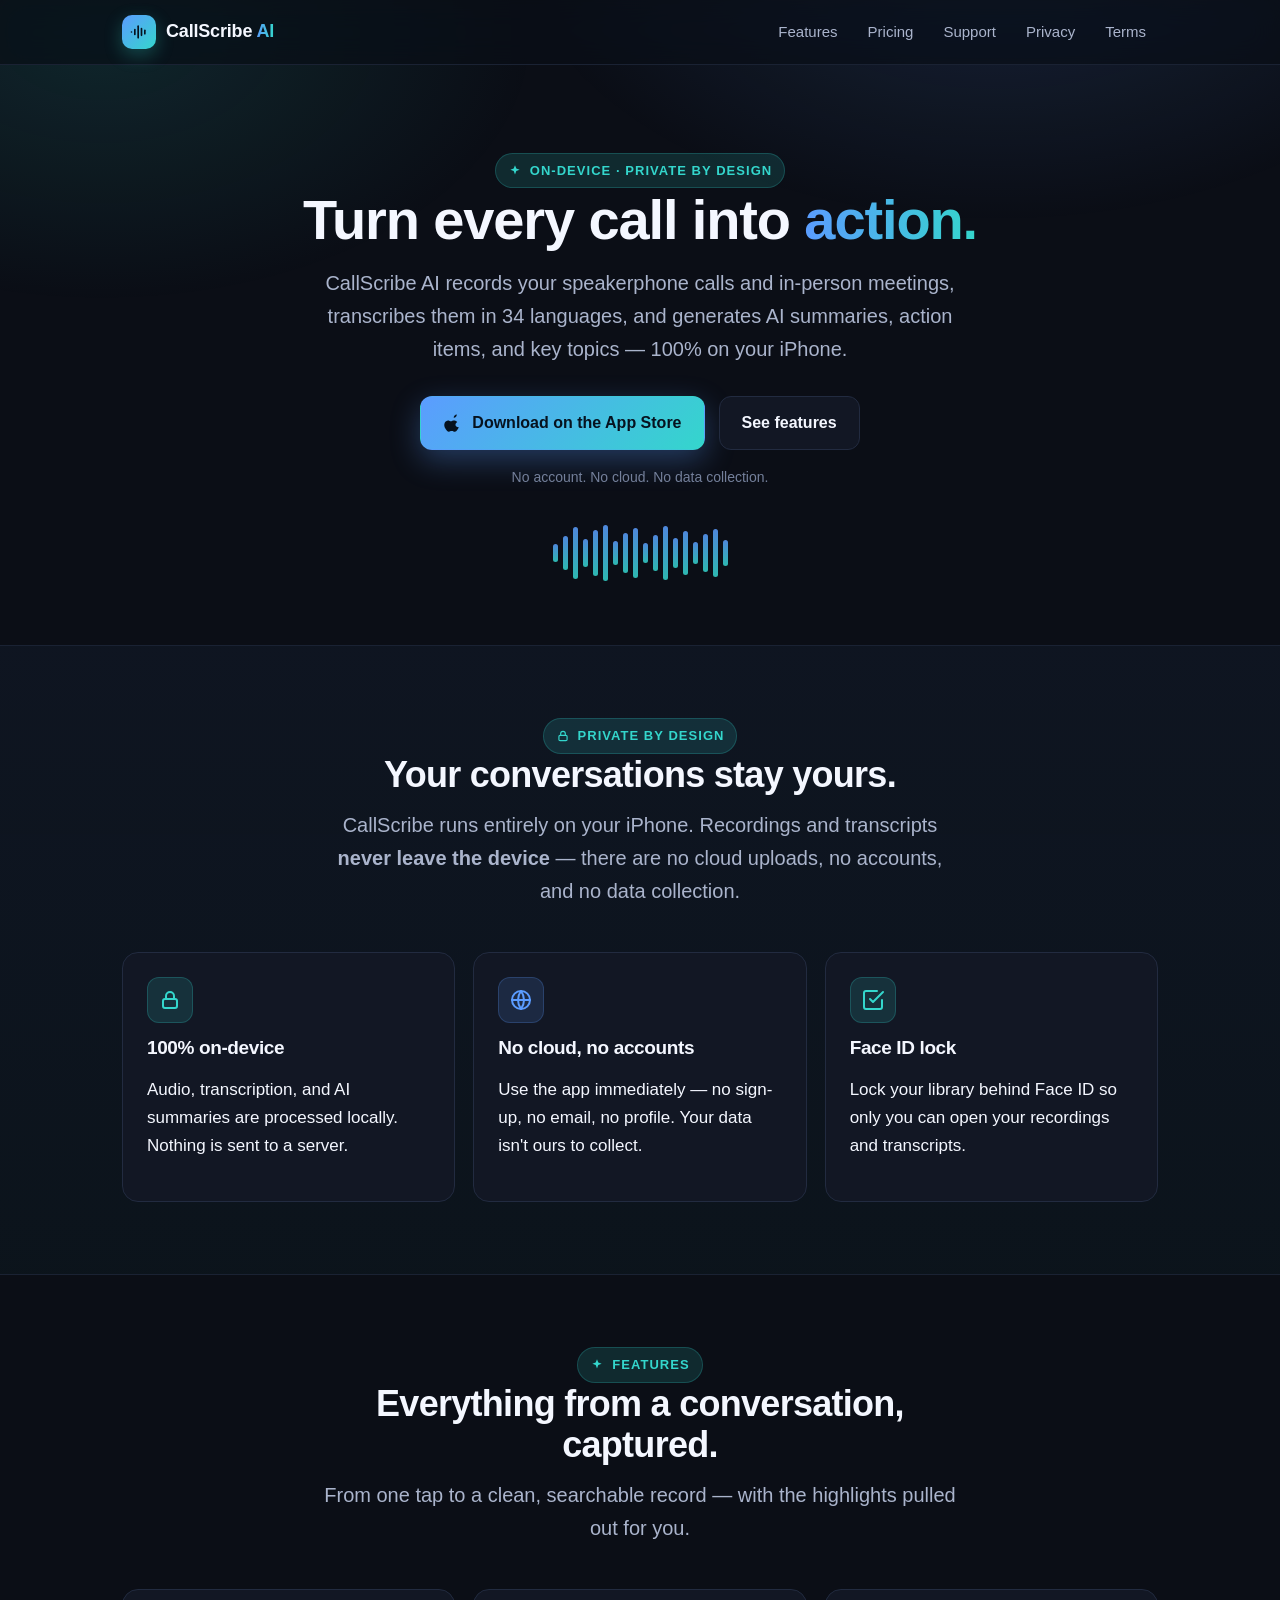
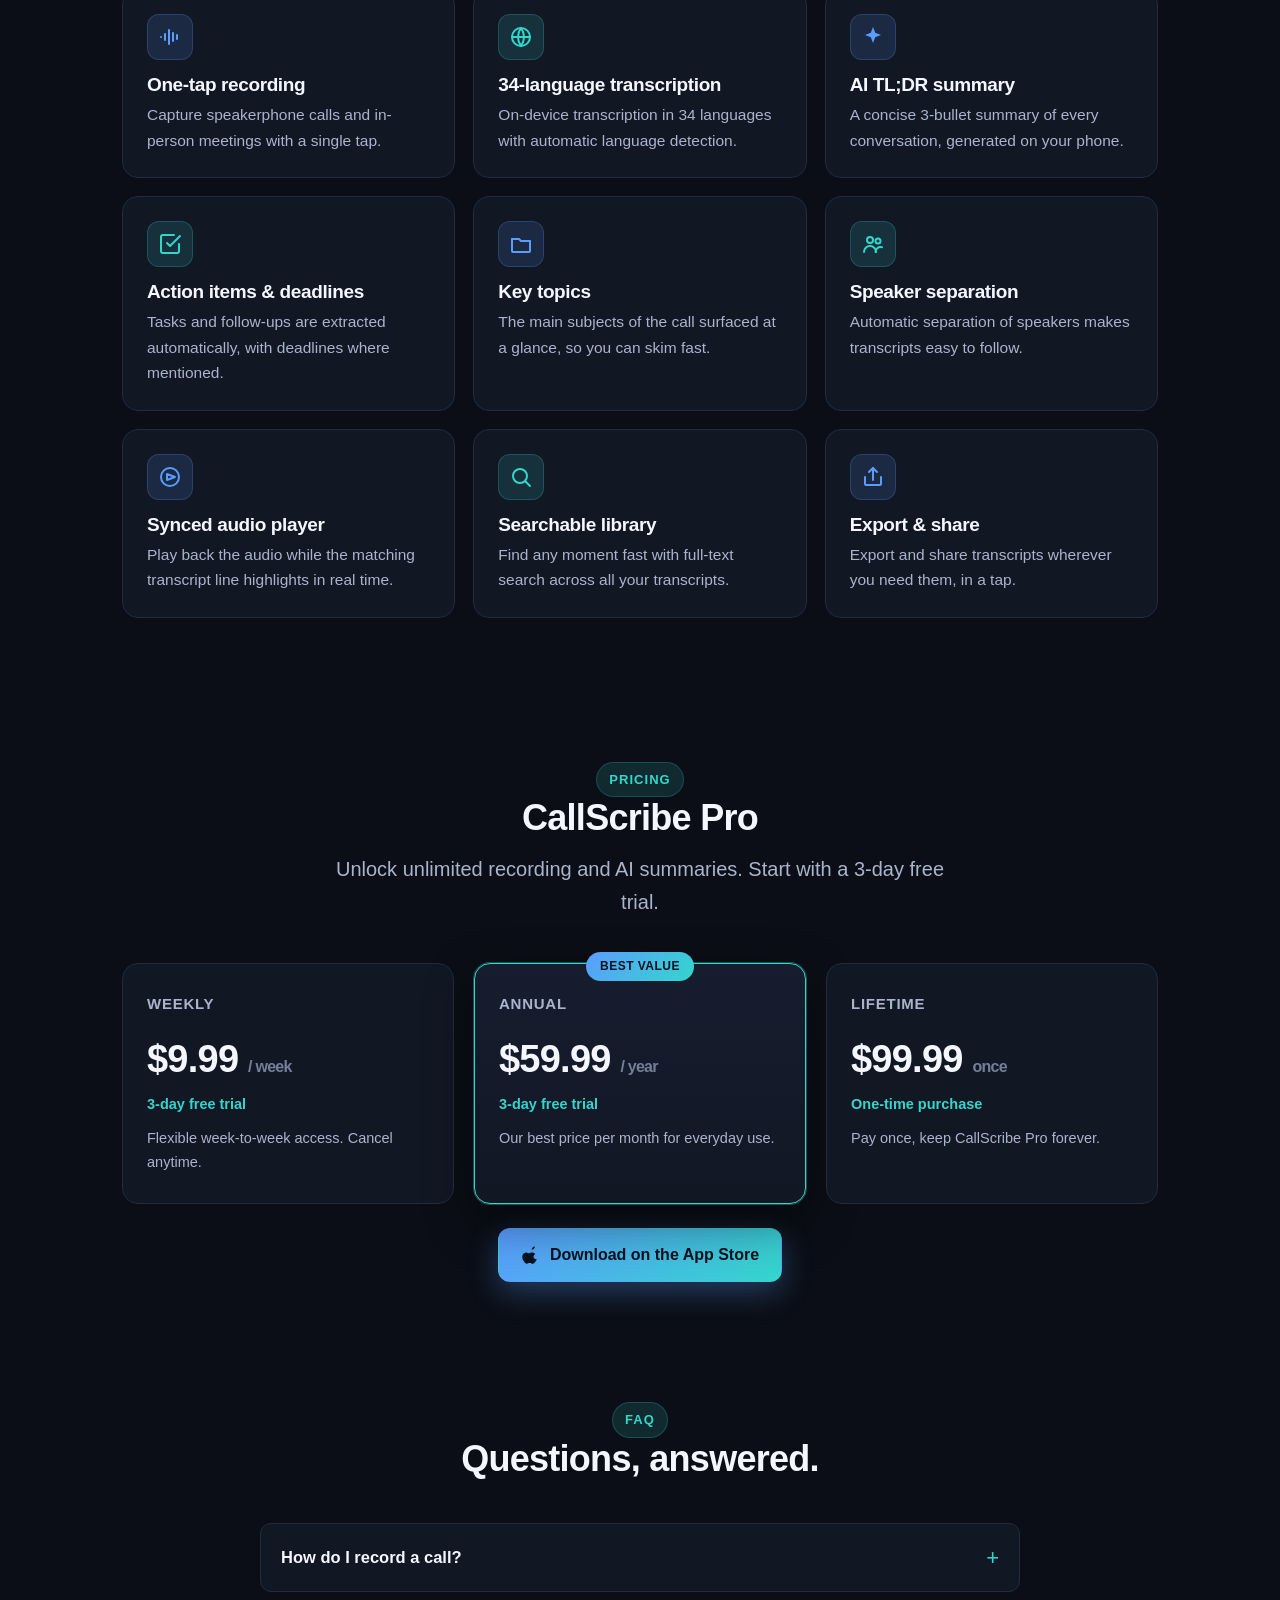
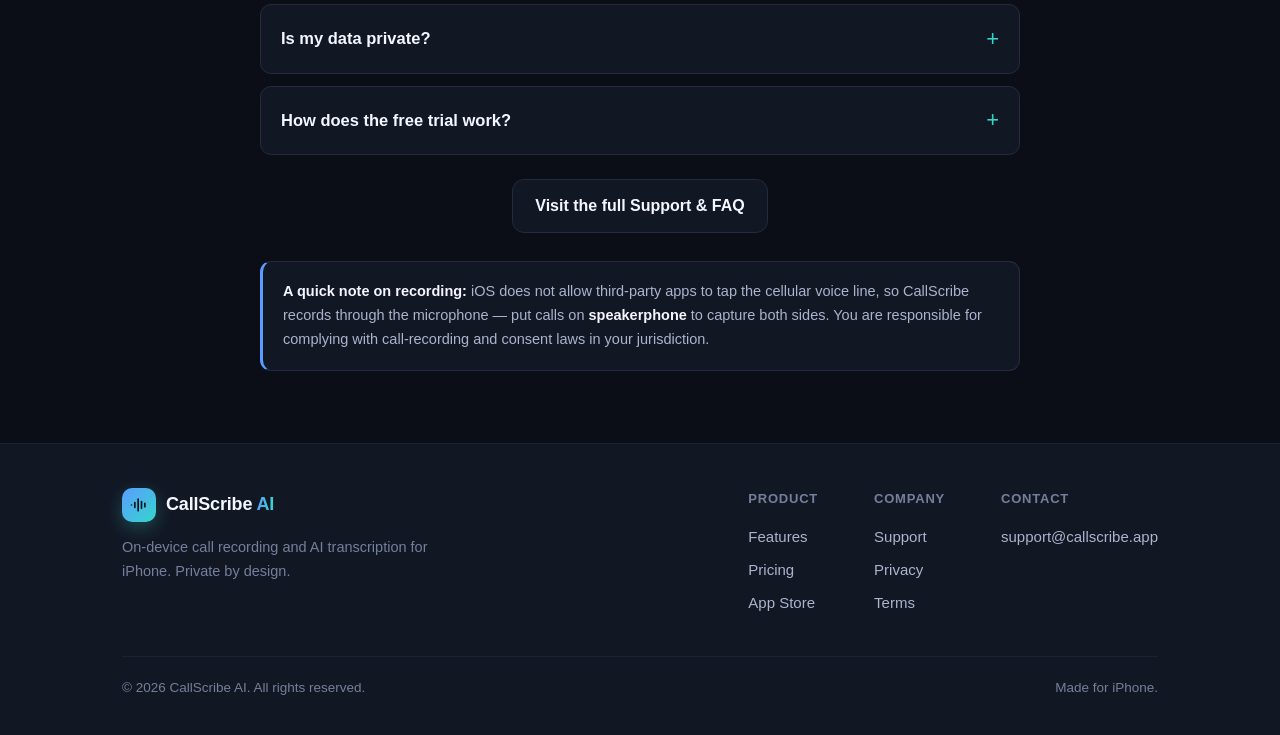
==== index.html @ 43c540bc "CallScribe AI — marketing, support, privacy & terms site Co-Authored-By: Claude Opus 4.8 (1M context" ====
<!DOCTYPE html>
<html lang="en">
<head>
  <meta charset="UTF-8" />
  <meta name="viewport" content="width=device-width, initial-scale=1" />
  <title>CallScribe AI — Turn every call into action</title>
  <meta name="description" content="On-device call recorder + AI transcription for iPhone. Record speakerphone calls and meetings, transcribe in 34 languages, get AI summaries and action items — 100% on your device. No cloud, no accounts." />
  <meta name="theme-color" content="#0b0e16" />
  <link rel="stylesheet" href="styles.css" />
</head>
<body>
  <header class="site-header">
    <div class="container nav">
      <a class="brand" href="index.html">
        <span class="logo-mark" aria-hidden="true">
          <svg viewBox="0 0 24 24" fill="none" stroke="#06121f" stroke-width="2" stroke-linecap="round">
            <line x1="3" y1="12" x2="3" y2="12"/><line x1="7" y1="9" x2="7" y2="15"/>
            <line x1="11" y1="5" x2="11" y2="19"/><line x1="15" y1="8" x2="15" y2="16"/>
            <line x1="19" y1="10" x2="19" y2="14"/>
          </svg>
        </span>
        <span>CallScribe <span class="accent">AI</span></span>
      </a>
      <nav class="nav-links" aria-label="Primary">
        <a href="index.html#features">Features</a>
        <a href="index.html#pricing">Pricing</a>
        <a href="support.html">Support</a>
        <a href="privacy.html">Privacy</a>
        <a href="terms.html">Terms</a>
      </nav>
    </div>
  </header>

  <main>
    <!-- HERO -->
    <section class="hero">
      <div class="container">
        <span class="eyebrow">
          <svg width="14" height="14" viewBox="0 0 24 24" fill="currentColor" aria-hidden="true"><path d="M12 2l2.2 5.8L20 10l-5.8 2.2L12 18l-2.2-5.8L4 10l5.8-2.2z"/></svg>
          On-device · Private by design
        </span>
        <h1>Turn every call into <span class="gradient-text">action.</span></h1>
        <p class="lead">
          CallScribe AI records your speakerphone calls and in-person meetings,
          transcribes them in 34 languages, and generates AI summaries, action
          items, and key topics — 100% on your iPhone.
        </p>
        <div class="hero-cta">
          <a class="btn btn-primary" href="#">
            <svg class="store-svg" viewBox="0 0 24 24" fill="#06121f" aria-hidden="true"><path d="M16.5 1.7c.1 1-.3 2-.9 2.7-.7.8-1.7 1.4-2.7 1.3-.1-1 .4-2 1-2.7.6-.8 1.7-1.3 2.6-1.3zM19 17c-.5 1.1-.7 1.6-1.3 2.6-.9 1.3-2.1 3-3.6 3-1.3 0-1.7-.9-3.5-.9s-2.2.8-3.5.9c-1.5.1-2.6-1.5-3.5-2.8C1.4 17 1 13.7 2.1 11.6c.9-1.6 2.4-2.6 4-2.7 1.3 0 2.5.9 3.3.9.8 0 2.3-1.1 3.9-.9.7 0 2.6.3 3.8 2-3.3 1.9-2.7 6.4 1.9 6.1z"/></svg>
            Download on the App Store
          </a>
          <a class="btn btn-ghost" href="#features">See features</a>
        </div>
        <p class="hero-note">No account. No cloud. No data collection.</p>
        <div class="waveform-deco" aria-hidden="true">
          <span style="height:18px"></span><span style="height:34px"></span>
          <span style="height:52px"></span><span style="height:28px"></span>
          <span style="height:46px"></span><span style="height:56px"></span>
          <span style="height:24px"></span><span style="height:40px"></span>
          <span style="height:50px"></span><span style="height:20px"></span>
          <span style="height:36px"></span><span style="height:54px"></span>
          <span style="height:30px"></span><span style="height:44px"></span>
          <span style="height:22px"></span><span style="height:38px"></span>
          <span style="height:48px"></span><span style="height:26px"></span>
        </div>
      </div>
    </section>

    <!-- TRUST -->
    <section class="trust" id="privacy-design">
      <div class="container">
        <div class="section-head">
          <span class="eyebrow">
            <svg width="14" height="14" viewBox="0 0 24 24" fill="none" stroke="currentColor" stroke-width="2" aria-hidden="true"><rect x="5" y="11" width="14" height="9" rx="2"/><path d="M8 11V8a4 4 0 0 1 8 0v3"/></svg>
            Private by design
          </span>
          <h2>Your conversations stay yours.</h2>
          <p class="lead">
            CallScribe runs entirely on your iPhone. Recordings and transcripts
            <strong>never leave the device</strong> — there are no cloud uploads,
            no accounts, and no data collection.
          </p>
        </div>
        <div class="trust-grid">
          <div class="trust-card">
            <span class="icon-badge teal" aria-hidden="true">
              <svg viewBox="0 0 24 24" fill="none" stroke="currentColor" stroke-width="2" stroke-linecap="round"><rect x="5" y="11" width="14" height="9" rx="2"/><path d="M8 11V8a4 4 0 0 1 8 0v3"/></svg>
            </span>
            <h3>100% on-device</h3>
            <p>Audio, transcription, and AI summaries are processed locally. Nothing is sent to a server.</p>
          </div>
          <div class="trust-card">
            <span class="icon-badge" aria-hidden="true">
              <svg viewBox="0 0 24 24" fill="none" stroke="currentColor" stroke-width="2" stroke-linecap="round" stroke-linejoin="round"><circle cx="12" cy="12" r="9"/><line x1="3" y1="12" x2="21" y2="12"/><path d="M12 3a15 15 0 0 1 0 18 15 15 0 0 1 0-18z"/></svg>
            </span>
            <h3>No cloud, no accounts</h3>
            <p>Use the app immediately — no sign-up, no email, no profile. Your data isn't ours to collect.</p>
          </div>
          <div class="trust-card">
            <span class="icon-badge teal" aria-hidden="true">
              <svg viewBox="0 0 24 24" fill="none" stroke="currentColor" stroke-width="2" stroke-linecap="round" stroke-linejoin="round"><path d="M9 11l3 3L22 4"/><path d="M21 12v7a2 2 0 0 1-2 2H5a2 2 0 0 1-2-2V5a2 2 0 0 1 2-2h11"/></svg>
            </span>
            <h3>Face ID lock</h3>
            <p>Lock your library behind Face ID so only you can open your recordings and transcripts.</p>
          </div>
        </div>
      </div>
    </section>

    <!-- FEATURES -->
    <section id="features">
      <div class="container">
        <div class="section-head">
          <span class="eyebrow">
            <svg width="14" height="14" viewBox="0 0 24 24" fill="currentColor" aria-hidden="true"><path d="M12 2l2.2 5.8L20 10l-5.8 2.2L12 18l-2.2-5.8L4 10l5.8-2.2z"/></svg>
            Features
          </span>
          <h2>Everything from a conversation, captured.</h2>
          <p class="lead">From one tap to a clean, searchable record — with the highlights pulled out for you.</p>
        </div>

        <div class="features-grid">
          <div class="feature-card">
            <span class="icon-badge" aria-hidden="true">
              <svg viewBox="0 0 24 24" fill="none" stroke="currentColor" stroke-width="2" stroke-linecap="round"><line x1="3" y1="12" x2="3" y2="12"/><line x1="7" y1="9" x2="7" y2="15"/><line x1="11" y1="5" x2="11" y2="19"/><line x1="15" y1="8" x2="15" y2="16"/><line x1="19" y1="10" x2="19" y2="14"/></svg>
            </span>
            <h3>One-tap recording</h3>
            <p>Capture speakerphone calls and in-person meetings with a single tap.</p>
          </div>
          <div class="feature-card">
            <span class="icon-badge teal" aria-hidden="true">
              <svg viewBox="0 0 24 24" fill="none" stroke="currentColor" stroke-width="2" stroke-linecap="round" stroke-linejoin="round"><circle cx="12" cy="12" r="9"/><line x1="3" y1="12" x2="21" y2="12"/><path d="M12 3a15 15 0 0 1 0 18 15 15 0 0 1 0-18z"/></svg>
            </span>
            <h3>34-language transcription</h3>
            <p>On-device transcription in 34 languages with automatic language detection.</p>
          </div>
          <div class="feature-card">
            <span class="icon-badge" aria-hidden="true">
              <svg viewBox="0 0 24 24" fill="currentColor" aria-hidden="true"><path d="M12 2l2.2 5.8L20 10l-5.8 2.2L12 18l-2.2-5.8L4 10l5.8-2.2z"/></svg>
            </span>
            <h3>AI TL;DR summary</h3>
            <p>A concise 3-bullet summary of every conversation, generated on your phone.</p>
          </div>
          <div class="feature-card">
            <span class="icon-badge teal" aria-hidden="true">
              <svg viewBox="0 0 24 24" fill="none" stroke="currentColor" stroke-width="2" stroke-linecap="round" stroke-linejoin="round"><path d="M9 11l3 3L22 4"/><path d="M21 12v7a2 2 0 0 1-2 2H5a2 2 0 0 1-2-2V5a2 2 0 0 1 2-2h11"/></svg>
            </span>
            <h3>Action items &amp; deadlines</h3>
            <p>Tasks and follow-ups are extracted automatically, with deadlines where mentioned.</p>
          </div>
          <div class="feature-card">
            <span class="icon-badge" aria-hidden="true">
              <svg viewBox="0 0 24 24" fill="none" stroke="currentColor" stroke-width="2" stroke-linecap="round" stroke-linejoin="round"><path d="M3 7h7l2 2h9"/><path d="M3 7v12a1 1 0 0 0 1 1h16a1 1 0 0 0 1-1V9"/></svg>
            </span>
            <h3>Key topics</h3>
            <p>The main subjects of the call surfaced at a glance, so you can skim fast.</p>
          </div>
          <div class="feature-card">
            <span class="icon-badge teal" aria-hidden="true">
              <svg viewBox="0 0 24 24" fill="none" stroke="currentColor" stroke-width="2" stroke-linecap="round" stroke-linejoin="round"><circle cx="9" cy="8" r="3"/><path d="M3 20a6 6 0 0 1 12 0"/><circle cx="17" cy="9" r="2.5"/><path d="M14.5 20a5 5 0 0 1 6.5-4.8"/></svg>
            </span>
            <h3>Speaker separation</h3>
            <p>Automatic separation of speakers makes transcripts easy to follow.</p>
          </div>
          <div class="feature-card">
            <span class="icon-badge" aria-hidden="true">
              <svg viewBox="0 0 24 24" fill="none" stroke="currentColor" stroke-width="2" stroke-linecap="round" stroke-linejoin="round"><circle cx="12" cy="12" r="9"/><path d="M9 9l8 3-8 3z"/></svg>
            </span>
            <h3>Synced audio player</h3>
            <p>Play back the audio while the matching transcript line highlights in real time.</p>
          </div>
          <div class="feature-card">
            <span class="icon-badge teal" aria-hidden="true">
              <svg viewBox="0 0 24 24" fill="none" stroke="currentColor" stroke-width="2" stroke-linecap="round" stroke-linejoin="round"><circle cx="11" cy="11" r="7"/><line x1="21" y1="21" x2="16.5" y2="16.5"/></svg>
            </span>
            <h3>Searchable library</h3>
            <p>Find any moment fast with full-text search across all your transcripts.</p>
          </div>
          <div class="feature-card">
            <span class="icon-badge" aria-hidden="true">
              <svg viewBox="0 0 24 24" fill="none" stroke="currentColor" stroke-width="2" stroke-linecap="round" stroke-linejoin="round"><path d="M4 12v7a1 1 0 0 0 1 1h14a1 1 0 0 0 1-1v-7"/><polyline points="8 7 12 3 16 7"/><line x1="12" y1="3" x2="12" y2="15"/></svg>
            </span>
            <h3>Export &amp; share</h3>
            <p>Export and share transcripts wherever you need them, in a tap.</p>
          </div>
        </div>
      </div>
    </section>

    <!-- PRICING -->
    <section id="pricing">
      <div class="container">
        <div class="section-head">
          <span class="eyebrow">Pricing</span>
          <h2>CallScribe Pro</h2>
          <p class="lead">Unlock unlimited recording and AI summaries. Start with a 3-day free trial.</p>
        </div>

        <div class="pricing-grid">
          <div class="price-card">
            <div class="plan-name">Weekly</div>
            <div class="price">$9.99 <span>/ week</span></div>
            <div class="price-sub">3-day free trial</div>
            <p class="note">Flexible week-to-week access. Cancel anytime.</p>
          </div>
          <div class="price-card featured">
            <span class="price-badge">Best value</span>
            <div class="plan-name">Annual</div>
            <div class="price">$59.99 <span>/ year</span></div>
            <div class="price-sub">3-day free trial</div>
            <p class="note">Our best price per month for everyday use.</p>
          </div>
          <div class="price-card">
            <div class="plan-name">Lifetime</div>
            <div class="price">$99.99 <span>once</span></div>
            <div class="price-sub">One-time purchase</div>
            <p class="note">Pay once, keep CallScribe Pro forever.</p>
          </div>
        </div>

        <div class="center mt-24">
          <a class="btn btn-primary" href="#">
            <svg class="store-svg" viewBox="0 0 24 24" fill="#06121f" aria-hidden="true"><path d="M16.5 1.7c.1 1-.3 2-.9 2.7-.7.8-1.7 1.4-2.7 1.3-.1-1 .4-2 1-2.7.6-.8 1.7-1.3 2.6-1.3zM19 17c-.5 1.1-.7 1.6-1.3 2.6-.9 1.3-2.1 3-3.6 3-1.3 0-1.7-.9-3.5-.9s-2.2.8-3.5.9c-1.5.1-2.6-1.5-3.5-2.8C1.4 17 1 13.7 2.1 11.6c.9-1.6 2.4-2.6 4-2.7 1.3 0 2.5.9 3.3.9.8 0 2.3-1.1 3.9-.9.7 0 2.6.3 3.8 2-3.3 1.9-2.7 6.4 1.9 6.1z"/></svg>
            Download on the App Store
          </a>
        </div>
      </div>
    </section>

    <!-- FAQ TEASER -->
    <section class="section-tight" id="faq">
      <div class="container">
        <div class="section-head">
          <span class="eyebrow">FAQ</span>
          <h2>Questions, answered.</h2>
        </div>
        <div class="faq-list">
          <details class="faq">
            <summary>How do I record a call?</summary>
            <div class="faq-body">
              <p>Put your call on speakerphone, open CallScribe, and tap record. The app captures both sides through your iPhone's microphone, then transcribes and summarizes it on-device.</p>
            </div>
          </details>
          <details class="faq">
            <summary>Is my data private?</summary>
            <div class="faq-body">
              <p>Yes. Everything happens on your iPhone. Recordings and transcripts never leave the device — there are no cloud uploads, no accounts, and no data collection.</p>
            </div>
          </details>
          <details class="faq">
            <summary>How does the free trial work?</summary>
            <div class="faq-body">
              <p>The Weekly and Annual plans include a 3-day free trial. You won't be charged until the trial ends, and you can cancel anytime in your App Store settings. Lifetime is a one-time purchase.</p>
            </div>
          </details>
        </div>
        <div class="center mt-24">
          <a class="btn btn-ghost" href="support.html">Visit the full Support &amp; FAQ</a>
        </div>

        <p class="callout">
          <strong>A quick note on recording:</strong> iOS does not allow third-party apps to tap the
          cellular voice line, so CallScribe records through the microphone — put calls on
          <strong>speakerphone</strong> to capture both sides. You are responsible for complying with
          call-recording and consent laws in your jurisdiction.
        </p>
      </div>
    </section>
  </main>

  <footer class="site-footer">
    <div class="container">
      <div class="footer-grid">
        <div class="footer-brand">
          <a class="brand" href="index.html">
            <span class="logo-mark" aria-hidden="true">
              <svg viewBox="0 0 24 24" fill="none" stroke="#06121f" stroke-width="2" stroke-linecap="round"><line x1="3" y1="12" x2="3" y2="12"/><line x1="7" y1="9" x2="7" y2="15"/><line x1="11" y1="5" x2="11" y2="19"/><line x1="15" y1="8" x2="15" y2="16"/><line x1="19" y1="10" x2="19" y2="14"/></svg>
            </span>
            <span>CallScribe <span class="accent">AI</span></span>
          </a>
          <p>On-device call recording and AI transcription for iPhone. Private by design.</p>
        </div>
        <div class="footer-links">
          <div class="footer-col">
            <h4>Product</h4>
            <a href="index.html#features">Features</a>
            <a href="index.html#pricing">Pricing</a>
            <a href="#">App Store</a>
          </div>
          <div class="footer-col">
            <h4>Company</h4>
            <a href="support.html">Support</a>
            <a href="privacy.html">Privacy</a>
            <a href="terms.html">Terms</a>
          </div>
          <div class="footer-col">
            <h4>Contact</h4>
            <a href="mailto:support@callscribe.app">support@callscribe.app</a>
          </div>
        </div>
      </div>
      <div class="footer-bottom">
        <span>&copy; 2026 CallScribe AI. All rights reserved.</span>
        <span>Made for iPhone.</span>
      </div>
    </div>
  </footer>
</body>
</html>
---- styles.css ----
/* CallScribe AI — shared stylesheet
   Dark, premium theme. Self-contained, no external dependencies. */

:root {
  --bg: #0b0e16;
  --bg-elev: #121724;
  --bg-elev-2: #161d2e;
  --border: #222b40;
  --border-soft: #1a2233;
  --text: #f4f7ff;
  --text-dim: #aab4cc;
  --text-faint: #74809b;
  --blue: #5b9cff;
  --teal: #34d6cc;
  --blue-soft: rgba(91, 156, 255, 0.14);
  --teal-soft: rgba(52, 214, 204, 0.14);
  --shadow: 0 18px 50px rgba(0, 0, 0, 0.45);
  --radius: 16px;
  --radius-sm: 11px;
  --maxw: 1080px;
  --font: -apple-system, BlinkMacSystemFont, "Segoe UI", Roboto, Helvetica,
    Arial, "Apple Color Emoji", "Segoe UI Emoji", sans-serif;
}

* {
  box-sizing: border-box;
}

html {
  scroll-behavior: smooth;
}

body {
  margin: 0;
  font-family: var(--font);
  background: var(--bg);
  color: var(--text);
  line-height: 1.65;
  font-size: 17px;
  -webkit-font-smoothing: antialiased;
  text-rendering: optimizeLegibility;
}

/* Ambient background glow */
body::before {
  content: "";
  position: fixed;
  inset: 0;
  z-index: -1;
  background:
    radial-gradient(700px 420px at 78% -8%, rgba(91, 156, 255, 0.16), transparent 70%),
    radial-gradient(620px 380px at 8% 4%, rgba(52, 214, 204, 0.12), transparent 70%);
  pointer-events: none;
}

a {
  color: var(--blue);
  text-decoration: none;
}

a:hover {
  text-decoration: underline;
}

img,
svg {
  vertical-align: middle;
}

.container {
  width: 100%;
  max-width: var(--maxw);
  margin: 0 auto;
  padding: 0 22px;
}

/* ---------- Header / nav ---------- */
.site-header {
  position: sticky;
  top: 0;
  z-index: 50;
  backdrop-filter: saturate(160%) blur(14px);
  -webkit-backdrop-filter: saturate(160%) blur(14px);
  background: rgba(11, 14, 22, 0.72);
  border-bottom: 1px solid var(--border-soft);
}

.nav {
  display: flex;
  align-items: center;
  justify-content: space-between;
  gap: 16px;
  height: 64px;
}

.brand {
  display: inline-flex;
  align-items: center;
  gap: 10px;
  font-weight: 700;
  font-size: 18px;
  color: var(--text);
  letter-spacing: -0.01em;
}

.brand:hover {
  text-decoration: none;
}

.brand .logo-mark {
  display: inline-flex;
  width: 34px;
  height: 34px;
  align-items: center;
  justify-content: center;
  border-radius: 10px;
  background: linear-gradient(135deg, var(--blue), var(--teal));
  box-shadow: 0 6px 18px rgba(52, 214, 204, 0.28);
}

.brand .logo-mark svg {
  width: 20px;
  height: 20px;
}

.brand .accent {
  background: linear-gradient(90deg, var(--blue), var(--teal));
  -webkit-background-clip: text;
  background-clip: text;
  -webkit-text-fill-color: transparent;
}

.nav-links {
  display: flex;
  align-items: center;
  gap: 6px;
  flex-wrap: wrap;
}

.nav-links a {
  color: var(--text-dim);
  font-size: 15px;
  font-weight: 500;
  padding: 8px 12px;
  border-radius: 9px;
}

.nav-links a:hover {
  color: var(--text);
  background: var(--bg-elev);
  text-decoration: none;
}

.nav-links a.active {
  color: var(--text);
}

/* ---------- Buttons ---------- */
.btn {
  display: inline-flex;
  align-items: center;
  gap: 9px;
  padding: 13px 22px;
  border-radius: 12px;
  font-weight: 600;
  font-size: 16px;
  border: 1px solid transparent;
  cursor: pointer;
  transition: transform 0.12s ease, box-shadow 0.2s ease, background 0.2s ease;
}

.btn:hover {
  text-decoration: none;
  transform: translateY(-1px);
}

.btn-primary {
  background: linear-gradient(135deg, var(--blue), var(--teal));
  color: #06121f;
  box-shadow: 0 10px 30px rgba(91, 156, 255, 0.32);
}

.btn-primary:hover {
  box-shadow: 0 14px 38px rgba(52, 214, 204, 0.4);
}

.btn-ghost {
  background: var(--bg-elev);
  border-color: var(--border);
  color: var(--text);
}

.btn-ghost:hover {
  border-color: var(--blue);
}

.btn .store-svg {
  width: 20px;
  height: 20px;
}

/* ---------- Sections ---------- */
section {
  padding: 72px 0;
}

.section-tight {
  padding: 48px 0;
}

.eyebrow {
  display: inline-flex;
  align-items: center;
  gap: 8px;
  font-size: 13px;
  font-weight: 700;
  letter-spacing: 0.08em;
  text-transform: uppercase;
  color: var(--teal);
  background: var(--teal-soft);
  border: 1px solid rgba(52, 214, 204, 0.22);
  padding: 6px 12px;
  border-radius: 999px;
}

h1,
h2,
h3 {
  letter-spacing: -0.02em;
  line-height: 1.15;
  margin: 0 0 14px;
}

h1 {
  font-size: clamp(34px, 6vw, 56px);
  font-weight: 800;
}

h2 {
  font-size: clamp(26px, 4vw, 36px);
  font-weight: 750;
}

h3 {
  font-size: 19px;
  font-weight: 700;
}

.lead {
  font-size: clamp(17px, 2.2vw, 20px);
  color: var(--text-dim);
  max-width: 640px;
}

.section-head {
  max-width: 680px;
  margin: 0 auto 44px;
  text-align: center;
}

.section-head .lead {
  margin: 0 auto;
}

/* ---------- Hero ---------- */
.hero {
  padding: 88px 0 64px;
  text-align: center;
}

.hero .gradient-text {
  background: linear-gradient(90deg, var(--blue), var(--teal));
  -webkit-background-clip: text;
  background-clip: text;
  -webkit-text-fill-color: transparent;
}

.hero .lead {
  margin: 0 auto 30px;
}

.hero-cta {
  display: flex;
  gap: 14px;
  justify-content: center;
  flex-wrap: wrap;
  margin-bottom: 16px;
}

.hero-note {
  font-size: 14px;
  color: var(--text-faint);
}

/* Waveform decoration */
.waveform-deco {
  display: flex;
  align-items: center;
  justify-content: center;
  gap: 5px;
  height: 56px;
  margin: 36px auto 0;
  max-width: 420px;
}

.waveform-deco span {
  width: 5px;
  border-radius: 999px;
  background: linear-gradient(180deg, var(--blue), var(--teal));
  opacity: 0.85;
}

/* ---------- Trust / Private by design ---------- */
.trust {
  background:
    linear-gradient(180deg, rgba(91, 156, 255, 0.05), rgba(52, 214, 204, 0.03));
  border-top: 1px solid var(--border-soft);
  border-bottom: 1px solid var(--border-soft);
}

.trust-grid {
  display: grid;
  grid-template-columns: repeat(auto-fit, minmax(220px, 1fr));
  gap: 18px;
  margin-top: 8px;
}

.trust-card {
  background: var(--bg-elev);
  border: 1px solid var(--border);
  border-radius: var(--radius);
  padding: 24px;
}

.trust-card .icon-badge {
  margin-bottom: 14px;
}

/* ---------- Icon badge ---------- */
.icon-badge {
  display: inline-flex;
  width: 46px;
  height: 46px;
  align-items: center;
  justify-content: center;
  border-radius: 12px;
  background: var(--blue-soft);
  border: 1px solid rgba(91, 156, 255, 0.22);
  color: var(--blue);
}

.icon-badge.teal {
  background: var(--teal-soft);
  border-color: rgba(52, 214, 204, 0.22);
  color: var(--teal);
}

.icon-badge svg {
  width: 24px;
  height: 24px;
}

/* ---------- Features grid ---------- */
.features-grid {
  display: grid;
  grid-template-columns: repeat(auto-fill, minmax(280px, 1fr));
  gap: 18px;
}

.feature-card {
  background: var(--bg-elev);
  border: 1px solid var(--border);
  border-radius: var(--radius);
  padding: 24px;
  transition: border-color 0.2s ease, transform 0.15s ease;
}

.feature-card:hover {
  border-color: rgba(91, 156, 255, 0.45);
  transform: translateY(-2px);
}

.feature-card .icon-badge {
  margin-bottom: 14px;
}

.feature-card h3 {
  margin-bottom: 6px;
}

.feature-card p {
  color: var(--text-dim);
  margin: 0;
  font-size: 15.5px;
}

/* ---------- Pricing ---------- */
.pricing-grid {
  display: grid;
  grid-template-columns: repeat(auto-fit, minmax(250px, 1fr));
  gap: 20px;
  align-items: stretch;
}

.price-card {
  position: relative;
  background: var(--bg-elev);
  border: 1px solid var(--border);
  border-radius: var(--radius);
  padding: 28px 24px;
  display: flex;
  flex-direction: column;
}

.price-card.featured {
  border-color: var(--teal);
  box-shadow: 0 0 0 1px rgba(52, 214, 204, 0.35), var(--shadow);
  background: linear-gradient(180deg, var(--bg-elev-2), var(--bg-elev));
}

.price-badge {
  position: absolute;
  top: -12px;
  left: 50%;
  transform: translateX(-50%);
  background: linear-gradient(135deg, var(--blue), var(--teal));
  color: #06121f;
  font-size: 12px;
  font-weight: 700;
  letter-spacing: 0.04em;
  text-transform: uppercase;
  padding: 5px 14px;
  border-radius: 999px;
  white-space: nowrap;
}

.price-card .plan-name {
  font-size: 15px;
  font-weight: 700;
  color: var(--text-dim);
  text-transform: uppercase;
  letter-spacing: 0.05em;
}

.price-card .price {
  font-size: 38px;
  font-weight: 800;
  margin: 12px 0 2px;
  letter-spacing: -0.02em;
}

.price-card .price span {
  font-size: 16px;
  font-weight: 600;
  color: var(--text-faint);
}

.price-card .price-sub {
  color: var(--teal);
  font-size: 14.5px;
  font-weight: 600;
  margin-bottom: 6px;
  min-height: 21px;
}

.price-card p.note {
  color: var(--text-dim);
  font-size: 14.5px;
  margin: 4px 0 0;
}

/* ---------- FAQ teaser & accordion ---------- */
.faq-list {
  max-width: 760px;
  margin: 0 auto;
  display: flex;
  flex-direction: column;
  gap: 12px;
}

details.faq {
  background: var(--bg-elev);
  border: 1px solid var(--border);
  border-radius: var(--radius-sm);
  padding: 4px 20px;
  transition: border-color 0.2s ease;
}

details.faq[open] {
  border-color: rgba(91, 156, 255, 0.4);
}

details.faq summary {
  list-style: none;
  cursor: pointer;
  font-weight: 650;
  font-size: 16.5px;
  padding: 16px 0;
  display: flex;
  align-items: center;
  justify-content: space-between;
  gap: 12px;
}

details.faq summary::-webkit-details-marker {
  display: none;
}

details.faq summary::after {
  content: "+";
  font-size: 22px;
  font-weight: 400;
  color: var(--teal);
  line-height: 1;
  transition: transform 0.2s ease;
}

details.faq[open] summary::after {
  content: "\2212"; /* minus */
}

details.faq .faq-body {
  color: var(--text-dim);
  padding: 0 0 18px;
  font-size: 15.5px;
}

details.faq .faq-body p:first-child {
  margin-top: 0;
}

details.faq .faq-body p:last-child {
  margin-bottom: 0;
}

/* ---------- Callout / fine print ---------- */
.callout {
  background: var(--bg-elev);
  border: 1px solid var(--border);
  border-left: 3px solid var(--blue);
  border-radius: var(--radius-sm);
  padding: 18px 20px;
  color: var(--text-dim);
  font-size: 14.5px;
  margin: 28px auto 0;
  max-width: 760px;
}

.callout strong {
  color: var(--text);
}

.center {
  text-align: center;
}

.mt-24 {
  margin-top: 24px;
}

/* ---------- Legal / document pages ---------- */
.doc {
  max-width: 800px;
  margin: 0 auto;
  padding: 56px 0 40px;
}

.doc .eff-date {
  color: var(--text-faint);
  font-size: 15px;
  margin-bottom: 8px;
}

.doc h2 {
  font-size: 23px;
  margin-top: 40px;
  padding-top: 8px;
}

.doc h2:first-of-type {
  margin-top: 24px;
}

.doc p,
.doc li {
  color: var(--text-dim);
  font-size: 16px;
}

.doc ul {
  padding-left: 22px;
}

.doc li {
  margin-bottom: 8px;
}

.doc strong {
  color: var(--text);
}

.doc a {
  word-break: break-word;
}

/* ---------- Support page bits ---------- */
.contact-card {
  background: linear-gradient(180deg, var(--bg-elev-2), var(--bg-elev));
  border: 1px solid var(--border);
  border-radius: var(--radius);
  padding: 28px;
  max-width: 760px;
  margin: 0 auto 36px;
  display: flex;
  gap: 20px;
  align-items: center;
  flex-wrap: wrap;
}

.contact-card .icon-badge {
  flex-shrink: 0;
}

.contact-card .contact-text {
  flex: 1;
  min-width: 220px;
}

.contact-card .contact-text p {
  margin: 4px 0 0;
  color: var(--text-dim);
  font-size: 15px;
}

.contact-card a.email {
  font-size: 19px;
  font-weight: 700;
}

/* ---------- Footer ---------- */
.site-footer {
  border-top: 1px solid var(--border-soft);
  background: var(--bg-elev);
  padding: 44px 0 36px;
  margin-top: 24px;
}

.footer-grid {
  display: flex;
  justify-content: space-between;
  gap: 28px;
  flex-wrap: wrap;
  align-items: flex-start;
}

.footer-brand {
  max-width: 320px;
}

.footer-brand p {
  color: var(--text-faint);
  font-size: 14.5px;
  margin: 12px 0 0;
}

.footer-links {
  display: flex;
  gap: 56px;
  flex-wrap: wrap;
}

.footer-col h4 {
  font-size: 13px;
  letter-spacing: 0.06em;
  text-transform: uppercase;
  color: var(--text-faint);
  margin: 0 0 12px;
}

.footer-col a {
  display: block;
  color: var(--text-dim);
  font-size: 15px;
  padding: 4px 0;
}

.footer-col a:hover {
  color: var(--text);
}

.footer-bottom {
  margin-top: 36px;
  padding-top: 20px;
  border-top: 1px solid var(--border-soft);
  color: var(--text-faint);
  font-size: 13.5px;
  display: flex;
  justify-content: space-between;
  flex-wrap: wrap;
  gap: 10px;
}

/* ---------- Responsive ---------- */
@media (max-width: 640px) {
  body {
    font-size: 16px;
  }

  section {
    padding: 56px 0;
  }

  .hero {
    padding: 60px 0 48px;
  }

  .nav-links {
    gap: 2px;
  }

  .nav-links a {
    padding: 8px 9px;
    font-size: 14px;
  }

  .footer-links {
    gap: 40px;
  }
}
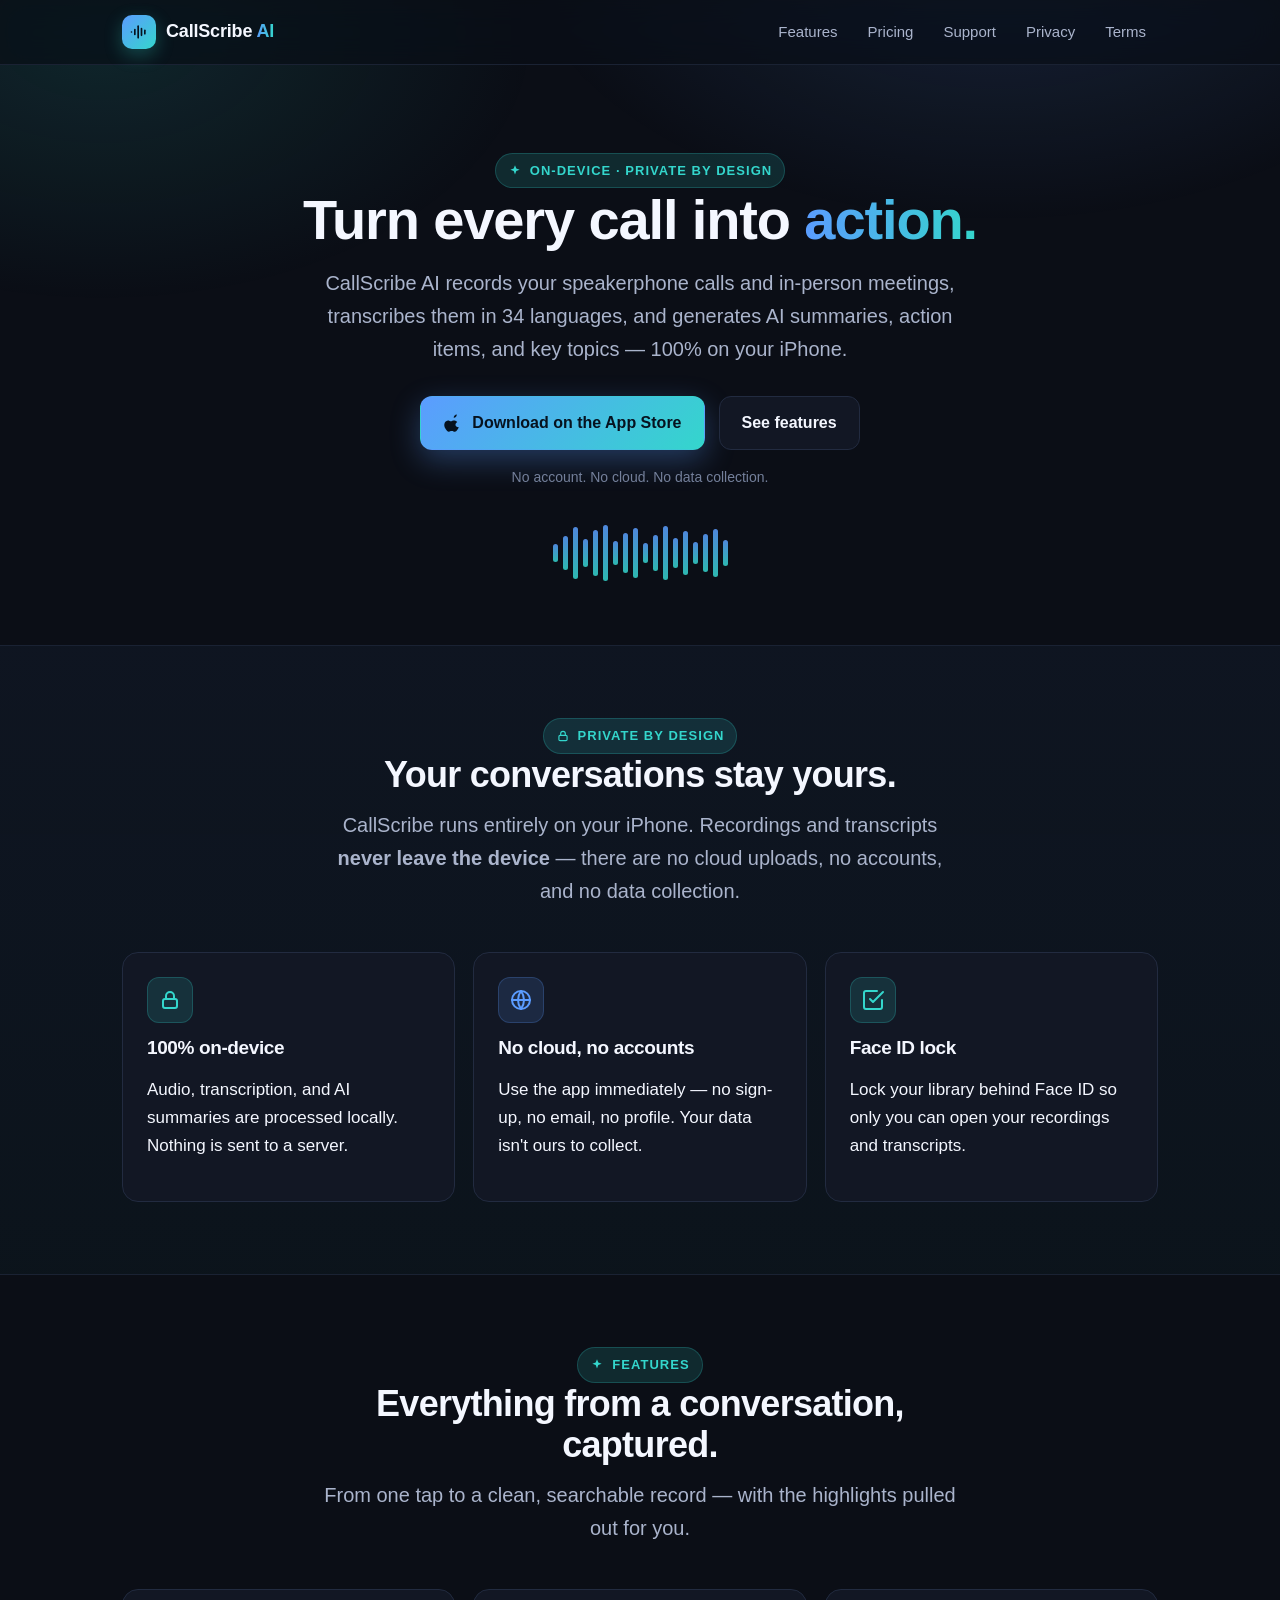
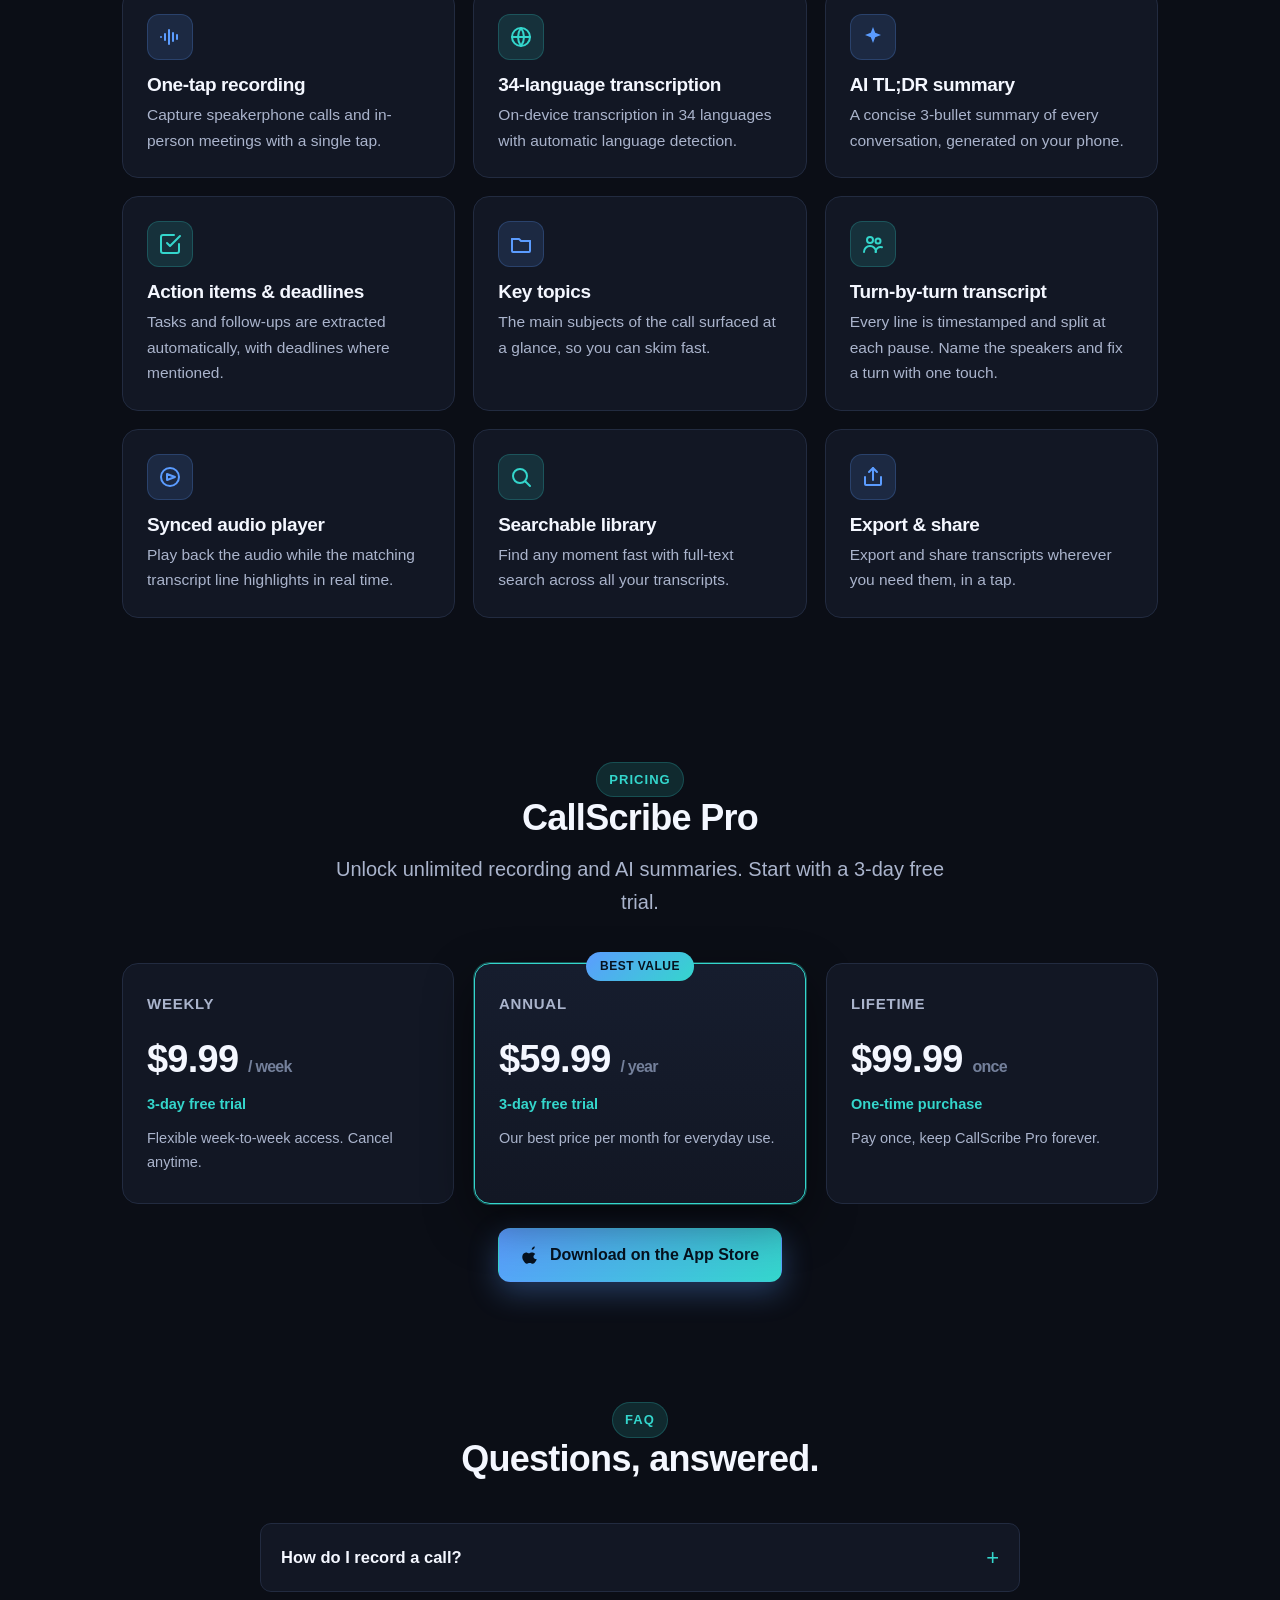
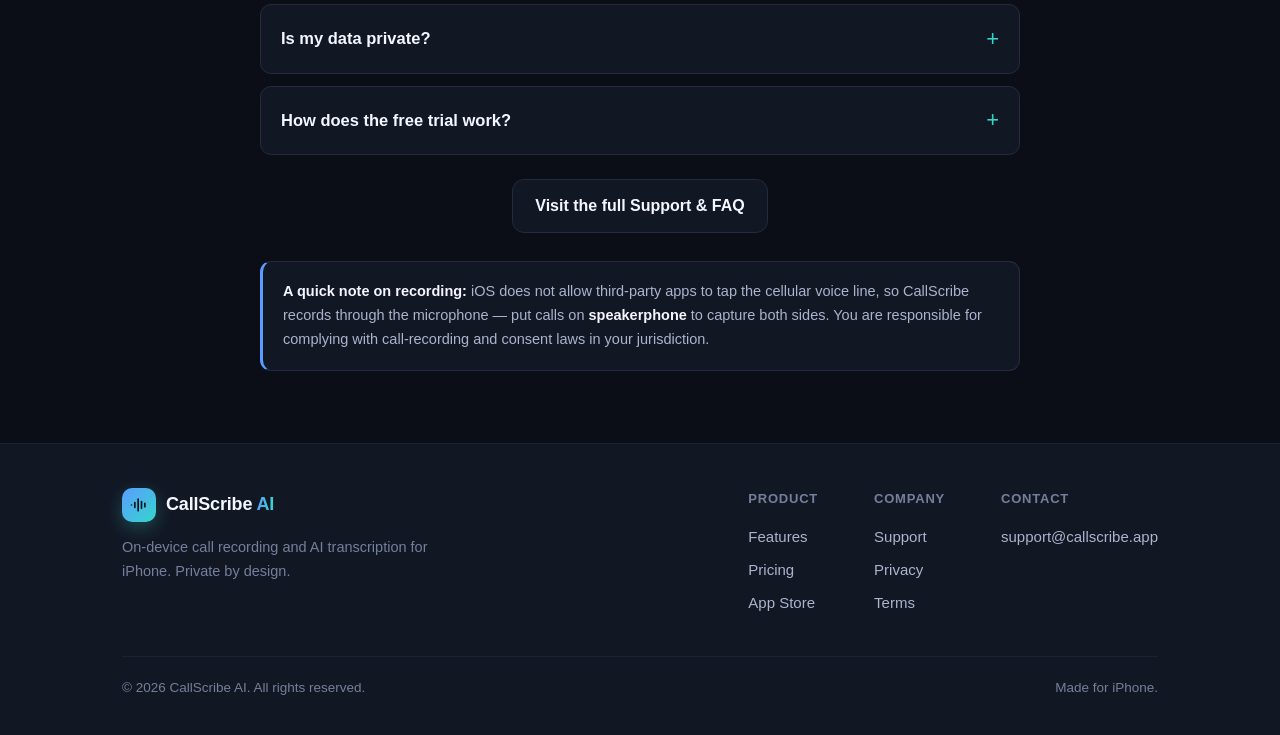
==== commit 61a3067f: "site: 'Turn-by-turn transcript' instead of the 'Speaker separation' claim Co-Authored-By: Claude Opu" ====
--- a/index.html
+++ b/index.html
@@ -4,6 +4,23 @@
   <meta charset="UTF-8" />
   <meta name="viewport" content="width=device-width, initial-scale=1" />
   <title>CallScribe AI — Turn every call into action</title>
+<!-- social share (og/twitter) -->
+<meta property="og:type" content="website">
+<meta property="og:site_name" content="Oshi Lab">
+<meta property="og:title" content="CallScribe AI — Turn every call into action">
+<meta property="og:description" content="On-device call recorder + AI transcription for iPhone — record calls, transcribe in 34 languages, get AI summaries. No cloud, no accounts.">
+<meta property="og:url" content="https://lastoneparis.github.io/callscribe/">
+<meta property="og:image" content="https://lastoneparis.github.io/callscribe/share.png">
+<meta property="og:image:secure_url" content="https://lastoneparis.github.io/callscribe/share.png">
+<meta property="og:image:type" content="image/png">
+<meta property="og:image:width" content="1200">
+<meta property="og:image:height" content="630">
+<meta property="og:image:alt" content="CallScribe AI — Turn every call into action">
+<meta name="twitter:card" content="summary_large_image">
+<meta name="twitter:title" content="CallScribe AI — Turn every call into action">
+<meta name="twitter:description" content="On-device call recorder + AI transcription for iPhone — record calls, transcribe in 34 languages, get AI summaries. No cloud, no accounts.">
+<meta name="twitter:image" content="https://lastoneparis.github.io/callscribe/share.png">
+
   <meta name="description" content="On-device call recorder + AI transcription for iPhone. Record speakerphone calls and meetings, transcribe in 34 languages, get AI summaries and action items — 100% on your device. No cloud, no accounts." />
   <meta name="theme-color" content="#0b0e16" />
   <link rel="stylesheet" href="styles.css" />
@@ -160,8 +177,8 @@
             <span class="icon-badge teal" aria-hidden="true">
               <svg viewBox="0 0 24 24" fill="none" stroke="currentColor" stroke-width="2" stroke-linecap="round" stroke-linejoin="round"><circle cx="9" cy="8" r="3"/><path d="M3 20a6 6 0 0 1 12 0"/><circle cx="17" cy="9" r="2.5"/><path d="M14.5 20a5 5 0 0 1 6.5-4.8"/></svg>
             </span>
-            <h3>Speaker separation</h3>
-            <p>Automatic separation of speakers makes transcripts easy to follow.</p>
+            <h3>Turn-by-turn transcript</h3>
+            <p>Every line is timestamped and split at each pause. Name the speakers and fix a turn with one touch.</p>
           </div>
           <div class="feature-card">
             <span class="icon-badge" aria-hidden="true">
